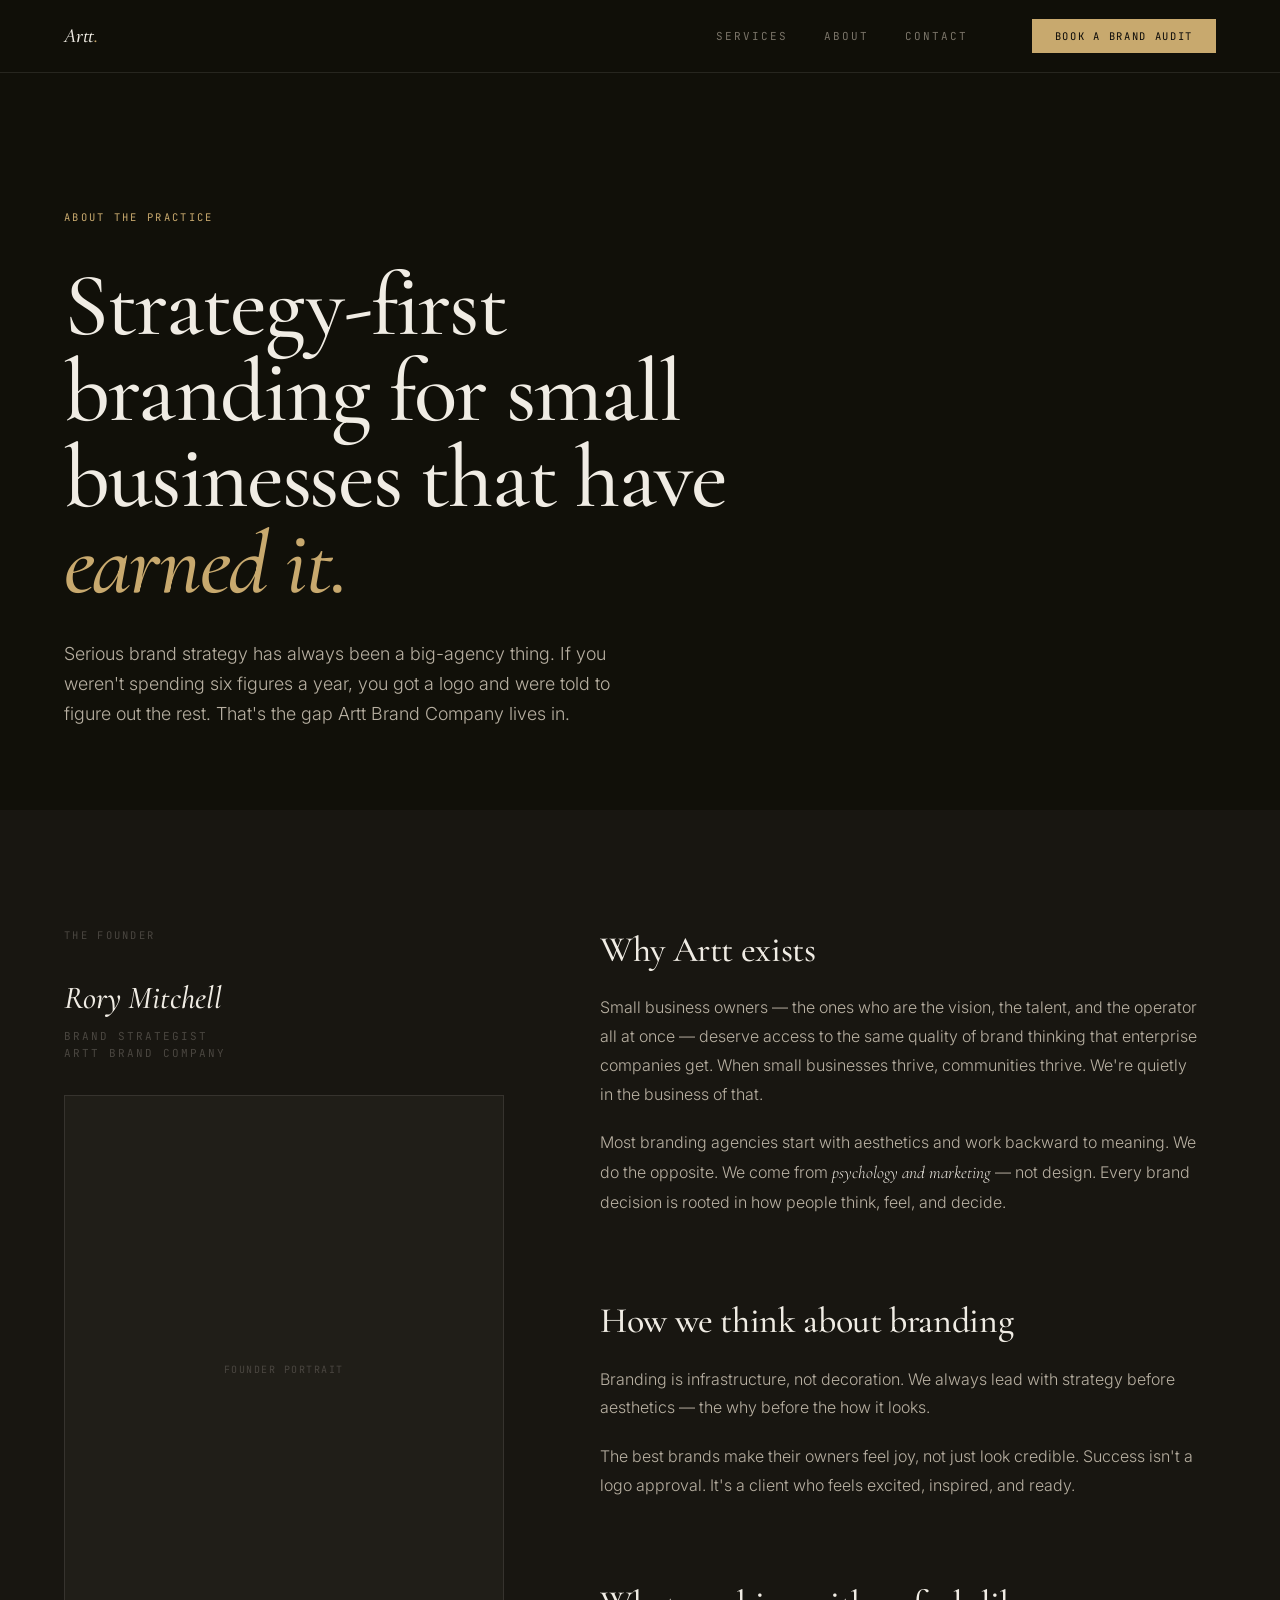
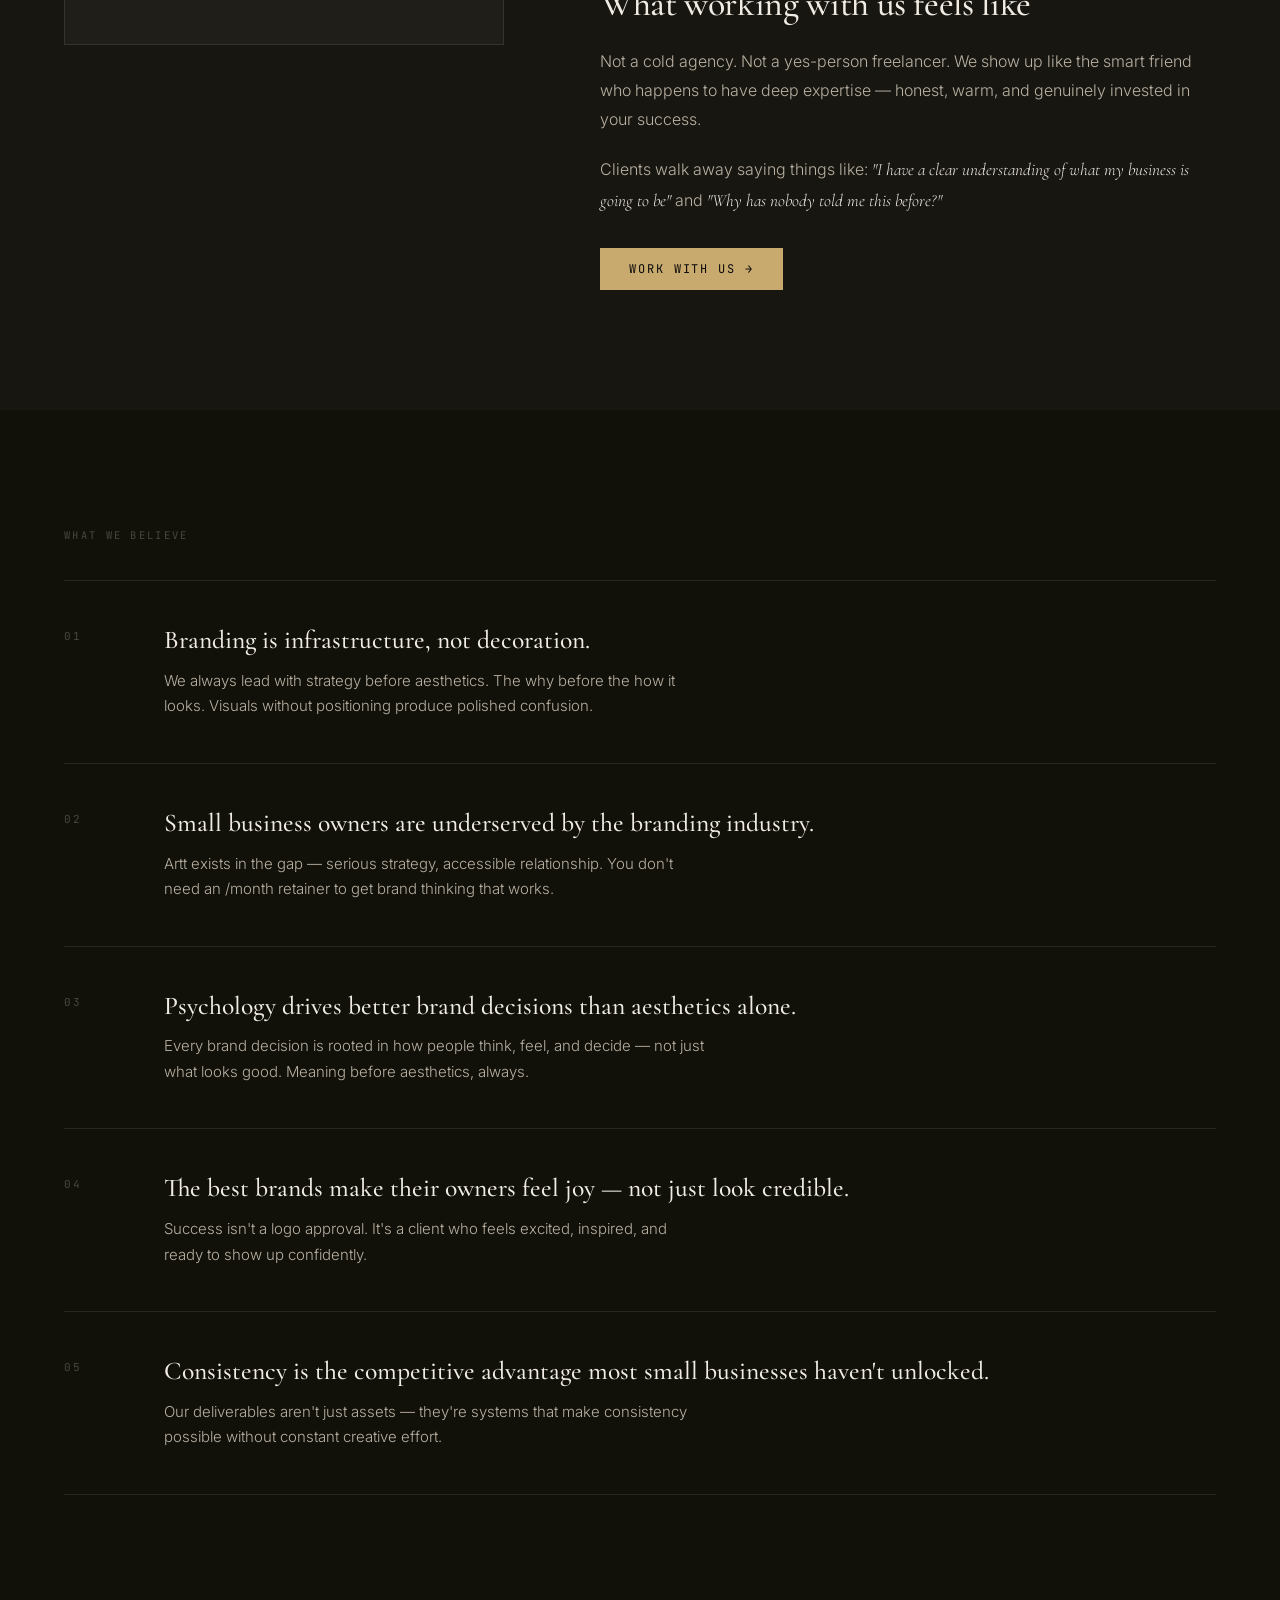
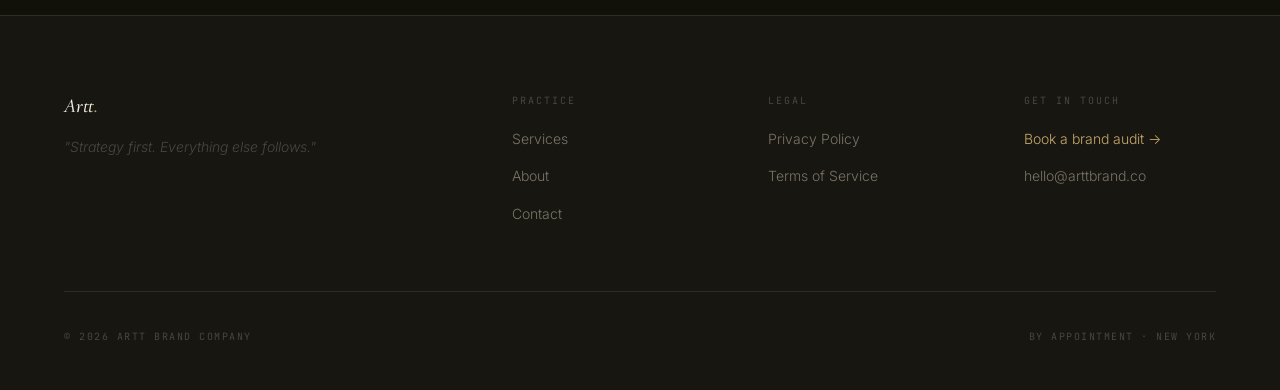
==== about.html @ 92a5b855 "Initial commit: Artt Brand Company website Full static site — dark editorial design system with: - i" ====
﻿<!doctype html><html lang="en"><head>
<meta charset="utf-8"><meta name="viewport" content="width=device-width, initial-scale=1.0">
<title>About — Artt Brand Company</title>
<link rel="stylesheet" href="styles.css">
<style>
.about-hero{padding-top:calc(140px * var(--density));padding-bottom:calc(80px * var(--density))}
.about-hero__hed{font:500 clamp(48px,7vw,96px)/.96 var(--font-display);letter-spacing:-.02em;margin:0 0 32px;max-width:16ch}
.about-hero__hed em{font-style:italic;color:var(--accent)}
.about-body{background:var(--color-surface)}
.about-grid{display:grid;grid-template-columns:1fr 1.4fr;gap:96px;align-items:start}
.about-aside{position:sticky;top:96px}
.about-aside__name{font:500 italic clamp(24px,2.5vw,36px)/1.1 var(--font-display);color:var(--color-paper);margin:0 0 12px}
.about-aside__role{font:400 11px/1.6 var(--font-mono);letter-spacing:.18em;text-transform:uppercase;color:var(--fg-muted)}
.about-portrait{margin-top:32px;aspect-ratio:4/5;background:var(--color-surface-2);border:1px solid var(--color-hairline);display:flex;align-items:center;justify-content:center}
.about-portrait span{font:400 10px/1.4 var(--font-mono);letter-spacing:.15em;text-transform:uppercase;color:var(--fg-muted);text-align:center;padding:16px}
.about-content{display:flex;flex-direction:column;gap:64px}
.about-section h2{font:500 clamp(28px,2.8vw,38px)/1.1 var(--font-display);letter-spacing:-.01em;margin:0 0 24px}
.about-section p{font:300 16px/1.8 var(--font-body);color:var(--color-paper-soft);margin:0 0 20px;max-width:60ch}
.about-section p em{font-family:var(--font-display);font-style:italic;color:var(--color-paper);font-size:1.08em}
.beliefs{background:var(--bg-page)}
.beliefs__list{list-style:none;padding:0;margin:0;border-top:1px solid var(--color-hairline)}
.belief{display:grid;grid-template-columns:60px 1fr;gap:40px;padding:44px 0;border-bottom:1px solid var(--color-hairline)}
.belief__num{font:400 11px/1 var(--font-mono);letter-spacing:.2em;color:var(--fg-muted);padding-top:6px}
.belief__body h3{font:500 clamp(20px,2vw,26px)/1.2 var(--font-display);margin:0 0 12px}
.belief__body p{font:300 15px/1.7 var(--font-body);color:var(--color-paper-soft);margin:0;max-width:60ch}
@media(max-width:880px){.about-grid{grid-template-columns:1fr;gap:48px}.about-aside{position:static}.belief{grid-template-columns:1fr;gap:16px}}
</style>
</head><body>
<header class="site-header"><div class="site-header__inner">
  <a class="site-header__mark" href="index.html">Artt<span class="mark-dot">.</span></a>
  <nav class="site-nav">
    <a href="services.html">Services</a>
    <a href="about.html">About</a>
    <a href="contact.html">Contact</a>
  </nav>
  <a class="btn btn--primary" href="contact.html">Book a brand audit</a>
</div></header>
<main>
<section class="about-hero"><div class="wrap">
  <span class="section-label section-label--accent">About the practice</span>
  <h1 class="about-hero__hed">Strategy-first branding for small businesses that have <em>earned it.</em></h1>
  <p class="t-body">Serious brand strategy has always been a big-agency thing. If you weren't spending six figures a year, you got a logo and were told to figure out the rest. That's the gap Artt Brand Company lives in.</p>
</div></section>
<section class="about-body"><div class="wrap"><div class="about-grid">
  <aside class="about-aside">
    <span class="section-label">The founder</span>
    <p class="about-aside__name">Rory Mitchell</p>
    <p class="about-aside__role">Brand Strategist<br>Artt Brand Company</p>
    <div class="about-portrait"><span>Founder portrait</span></div>
  </aside>
  <div class="about-content">
    <div class="about-section">
      <h2>Why Artt exists</h2>
      <p>Small business owners — the ones who are the vision, the talent, and the operator all at once — deserve access to the same quality of brand thinking that enterprise companies get. When small businesses thrive, communities thrive. We're quietly in the business of that.</p>
      <p>Most branding agencies start with aesthetics and work backward to meaning. We do the opposite. We come from <em>psychology and marketing</em> — not design. Every brand decision is rooted in how people think, feel, and decide.</p>
    </div>
    <div class="about-section">
      <h2>How we think about branding</h2>
      <p>Branding is infrastructure, not decoration. We always lead with strategy before aesthetics — the why before the how it looks.</p>
      <p>The best brands make their owners feel joy, not just look credible. Success isn't a logo approval. It's a client who feels excited, inspired, and ready.</p>
    </div>
    <div class="about-section">
      <h2>What working with us feels like</h2>
      <p>Not a cold agency. Not a yes-person freelancer. We show up like the smart friend who happens to have deep expertise — honest, warm, and genuinely invested in your success.</p>
      <p>Clients walk away saying things like: <em>"I have a clear understanding of what my business is going to be"</em> and <em>"Why has nobody told me this before?"</em></p>
      <div style="margin-top:32px"><a class="btn btn--primary" href="contact.html">Work with us →</a></div>
    </div>
  </div>
</div></div></section>
<section class="beliefs"><div class="wrap">
  <span class="section-label">What we believe</span>
  <ul class="beliefs__list">
    <li class="belief"><span class="belief__num">01</span><div class="belief__body"><h3>Branding is infrastructure, not decoration.</h3><p>We always lead with strategy before aesthetics. The why before the how it looks. Visuals without positioning produce polished confusion.</p></div></li>
    <li class="belief"><span class="belief__num">02</span><div class="belief__body"><h3>Small business owners are underserved by the branding industry.</h3><p>Artt exists in the gap — serious strategy, accessible relationship. You don't need an /month retainer to get brand thinking that works.</p></div></li>
    <li class="belief"><span class="belief__num">03</span><div class="belief__body"><h3>Psychology drives better brand decisions than aesthetics alone.</h3><p>Every brand decision is rooted in how people think, feel, and decide — not just what looks good. Meaning before aesthetics, always.</p></div></li>
    <li class="belief"><span class="belief__num">04</span><div class="belief__body"><h3>The best brands make their owners feel joy — not just look credible.</h3><p>Success isn't a logo approval. It's a client who feels excited, inspired, and ready to show up confidently.</p></div></li>
    <li class="belief"><span class="belief__num">05</span><div class="belief__body"><h3>Consistency is the competitive advantage most small businesses haven't unlocked.</h3><p>Our deliverables aren't just assets — they're systems that make consistency possible without constant creative effort.</p></div></li>
  </ul>
</div></section>
</main>
<footer class="site-footer"><div class="wrap">
  <div class="site-footer__row">
    <div class="site-footer__brand"><span class="site-footer__mark">Artt<span style="color:var(--accent)">.</span></span><p class="site-footer__quote">"Strategy first. Everything else follows."</p></div>
    <div class="footer-col"><h4>Practice</h4><ul><li><a href="services.html">Services</a></li><li><a href="about.html">About</a></li><li><a href="contact.html">Contact</a></li></ul></div>
    <div class="footer-col"><h4>Legal</h4><ul><li><a href="privacy.html">Privacy Policy</a></li><li><a href="terms.html">Terms of Service</a></li></ul></div>
    <div class="footer-col"><h4>Get in touch</h4><ul><li><a class="cta" href="contact.html">Book a brand audit →</a></li><li><a href="mailto:hello@arttbrand.co">hello@arttbrand.co</a></li></ul></div>
  </div>
  <div class="site-footer__meta"><span>© 2026 Artt Brand Company</span><span>By appointment · New York</span></div>
</div></footer>
</body></html>
---- styles.css ----
@import url('https://fonts.googleapis.com/css2?family=Cormorant+Garamond:ital,wght@0,300;0,400;0,500;0,600;1,300;1,400;1,500;1,600&family=Inter:wght@300;400;500&family=JetBrains+Mono:wght@400;500&display=swap');

:root {
  --font-display: "Cormorant Garamond", Georgia, serif;
  --font-body: "Inter", "Helvetica Neue", Arial, sans-serif;
  --font-mono: "JetBrains Mono", "Courier New", monospace;
  --color-ink: #0c0b09;
  --color-paper: #f0ece4;
  --color-paper-soft: #b8b0a2;
  --accent: #c8a96e;
  --accent-dim: #a0844f;
  --bg-page: #111009;
  --color-surface: #181611;
  --color-surface-2: #201e18;
  --fg-primary: #f0ece4;
  --fg-secondary: #7a7468;
  --fg-muted: #4a4640;
  --color-hairline: rgba(240,236,228,0.10);
  --color-hairline-2: rgba(240,236,228,0.06);
  --gutter: clamp(24px, 5vw, 80px);
  --wrap: 1320px;
  --density: 1;
  --t-base: 0.22s;
  --ease: cubic-bezier(0.25, 0.1, 0.25, 1);
}
*, *::before, *::after { box-sizing: border-box; margin: 0; padding: 0; }
html { scroll-behavior: smooth; -webkit-font-smoothing: antialiased; }
body { background: var(--bg-page); color: var(--fg-primary); font: 400 16px/1.6 var(--font-body); min-height: 100vh; }
img, svg { display: block; max-width: 100%; }
a { color: inherit; text-decoration: none; }
ul, ol { list-style: none; }
.wrap { max-width: var(--wrap); margin-inline: auto; padding-inline: var(--gutter); }
section { padding: calc(120px * var(--density)) 0; }
.t-h2 { font: 500 clamp(36px, 4.5vw, 60px)/1.05 var(--font-display); letter-spacing: -0.015em; text-wrap: pretty; }
.t-body { font: 300 clamp(15px, 1.4vw, 18px)/1.7 var(--font-body); color: var(--color-paper-soft); max-width: 52ch; }
em { font-style: italic; }
.section-label { display: block; font: 400 10.5px/1 var(--font-mono); letter-spacing: 0.22em; text-transform: uppercase; color: var(--fg-muted); margin-bottom: 40px; }
.section-label--accent { color: var(--accent); }
.btn { display: inline-flex; align-items: center; gap: 8px; padding: 14px 28px; font: 400 12px/1 var(--font-mono); letter-spacing: 0.16em; text-transform: uppercase; border: 1px solid transparent; transition: all var(--t-base) var(--ease); white-space: nowrap; }
.btn--primary { background: var(--accent); color: var(--color-ink); border-color: var(--accent); }
.btn--primary:hover { background: var(--accent-dim); border-color: var(--accent-dim); }
.btn--ghost { background: transparent; color: var(--fg-primary); border-color: var(--color-hairline); }
.btn--ghost:hover { border-color: var(--fg-secondary); }
.link-ghost { font: 400 12px/1 var(--font-mono); letter-spacing: 0.16em; text-transform: uppercase; color: var(--fg-secondary); border-bottom: 1px solid var(--color-hairline); padding-bottom: 4px; transition: color var(--t-base) var(--ease), border-color var(--t-base) var(--ease); }
.link-ghost:hover { color: var(--accent); border-color: var(--accent); }
.site-header { position: fixed; top: 0; left: 0; right: 0; z-index: 100; border-bottom: 1px solid var(--color-hairline); background: rgba(17,16,9,0.92); backdrop-filter: blur(12px); }
.site-header__inner { max-width: var(--wrap); margin-inline: auto; padding-inline: var(--gutter); height: 72px; display: flex; align-items: center; gap: 40px; }
.site-header__mark { font: 500 italic clamp(18px,1.6vw,22px)/1 var(--font-display); letter-spacing: -0.01em; color: var(--color-paper); flex-shrink: 0; }
.mark-dot { color: var(--accent); }
.site-nav { display: flex; gap: 36px; margin-left: auto; }
.site-nav a { font: 400 11px/1 var(--font-mono); letter-spacing: 0.18em; text-transform: uppercase; color: var(--fg-secondary); transition: color var(--t-base) var(--ease); }
.site-nav a:hover, .site-nav a.active { color: var(--fg-primary); }
.site-nav a.active { color: var(--accent); }
.site-header .btn { margin-left: 24px; padding: 11px 22px; font-size: 10.5px; }
main { padding-top: 72px; }
.site-footer { border-top: 1px solid var(--color-hairline); padding: 80px 0 48px; background: var(--color-surface); }
.site-footer__row { display: grid; grid-template-columns: 2fr 1fr 1fr 1fr; gap: 64px; padding-bottom: 64px; border-bottom: 1px solid var(--color-hairline); margin-bottom: 40px; }
.site-footer__brand { display: flex; flex-direction: column; gap: 20px; }
.site-footer__mark { font: 500 italic 20px/1 var(--font-display); letter-spacing: -0.01em; color: var(--color-paper); }
.site-footer__quote { font: 300 italic 14px/1.5 var(--font-body); color: var(--fg-muted); max-width: 28ch; }
.footer-col h4 { font: 400 10px/1 var(--font-mono); letter-spacing: 0.2em; text-transform: uppercase; color: var(--fg-muted); margin-bottom: 20px; }
.footer-col ul { display: flex; flex-direction: column; gap: 12px; }
.footer-col a { font: 300 14px/1 var(--font-body); color: var(--fg-secondary); transition: color var(--t-base) var(--ease); }
.footer-col a:hover { color: var(--fg-primary); }
.footer-col a.cta { color: var(--accent); }
.site-footer__meta { display: flex; justify-content: space-between; align-items: center; font: 400 10px/1 var(--font-mono); letter-spacing: 0.15em; text-transform: uppercase; color: var(--fg-muted); }
.form-field { display: flex; flex-direction: column; gap: 8px; }
.form-field label { font: 400 10px/1 var(--font-mono); letter-spacing: 0.2em; text-transform: uppercase; color: var(--fg-muted); }
.form-field input, .form-field select, .form-field textarea { background: var(--color-surface-2); border: 1px solid var(--color-hairline); color: var(--fg-primary); font: 300 15px/1 var(--font-body); padding: 14px 18px; outline: none; transition: border-color var(--t-base) var(--ease); width: 100%; -webkit-appearance: none; }
.form-field input:focus, .form-field select:focus, .form-field textarea:focus { border-color: var(--accent); }
.form-field textarea { resize: vertical; min-height: 140px; line-height: 1.6; }
@media (max-width: 1080px) { :root { --density: 0.85; } }
@media (max-width: 768px) { :root { --density: 0.7; } .site-nav { display: none; } .site-header .btn { margin-left: auto; } .site-footer__row { grid-template-columns: 1fr 1fr; gap: 40px; } .site-footer__brand { grid-column: 1 / -1; } }
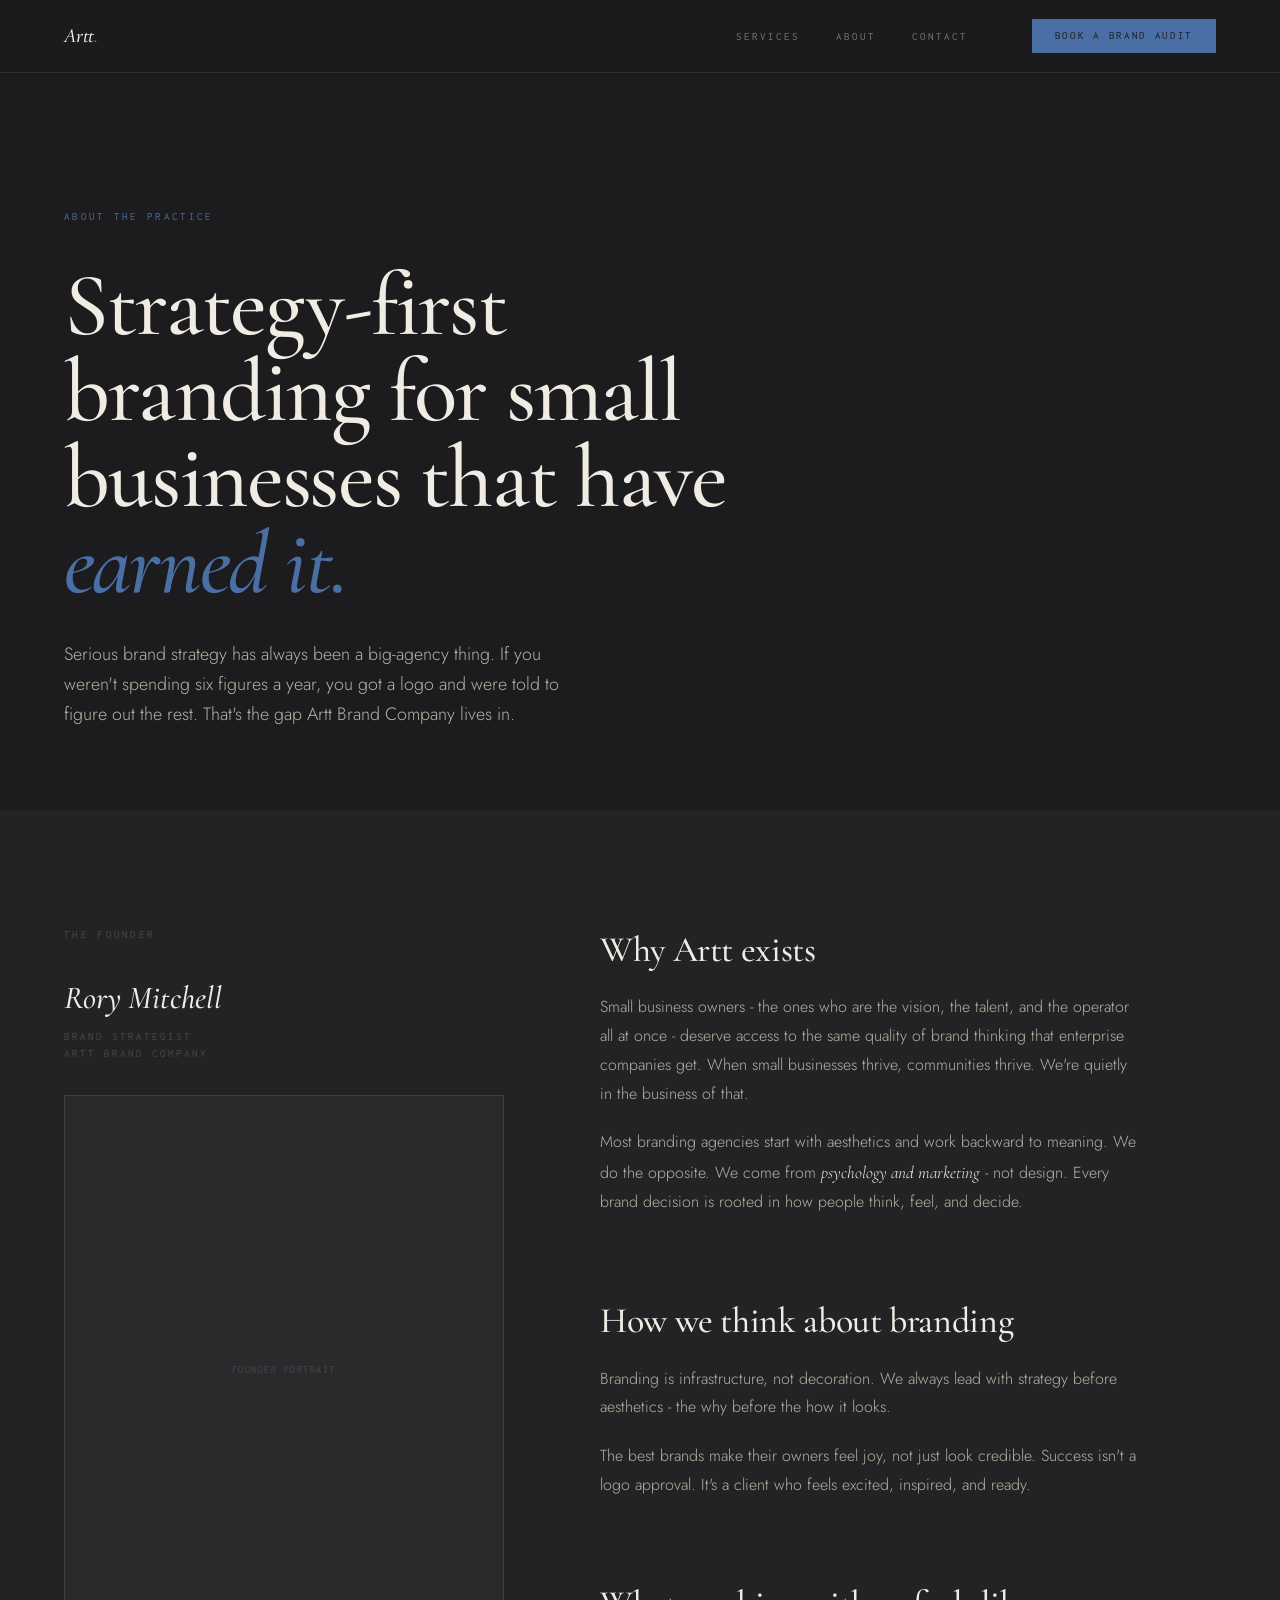
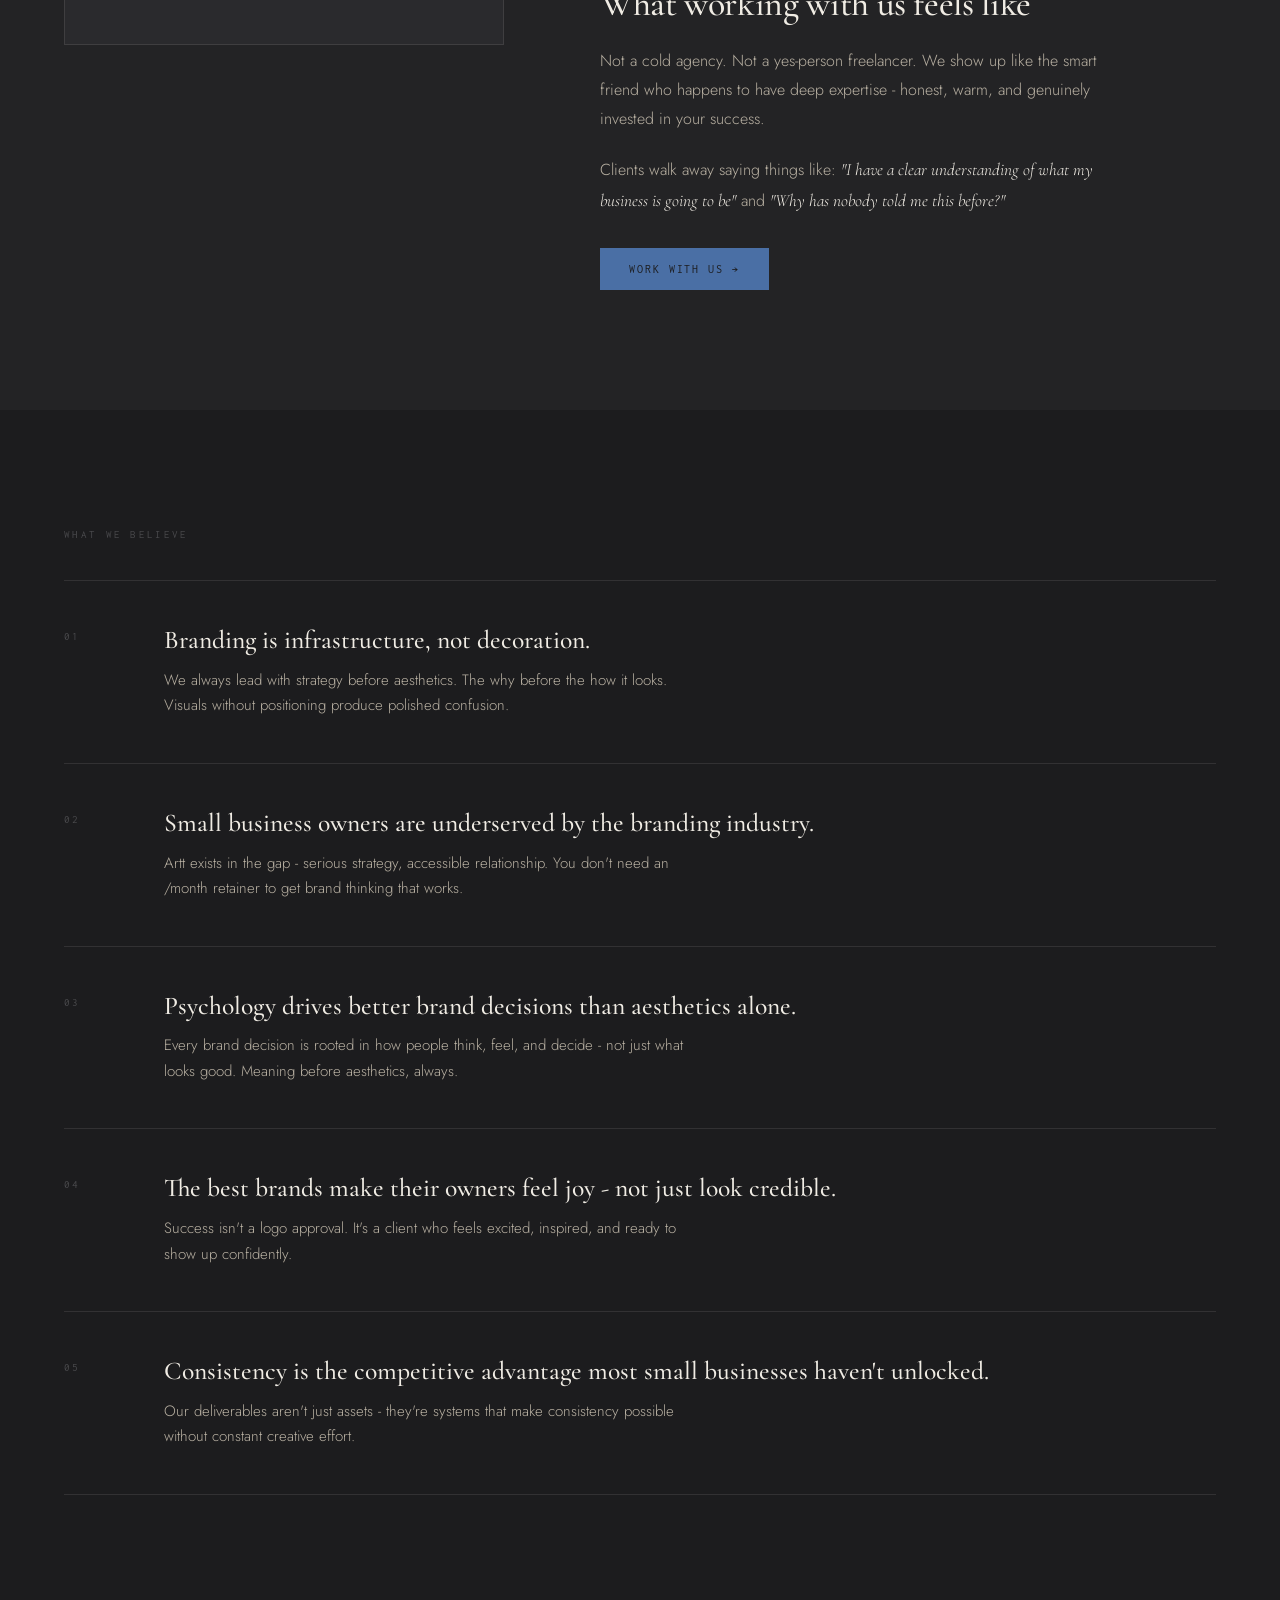
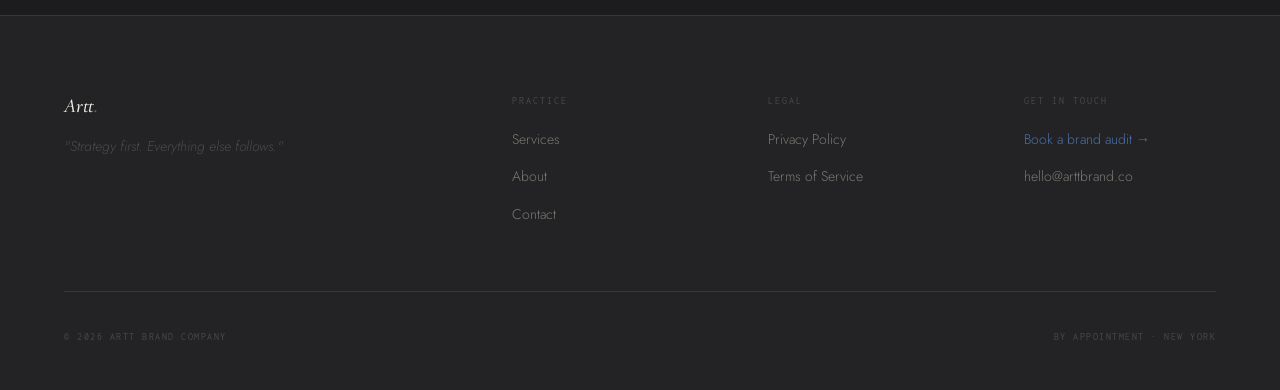
==== commit 26f9e82f: "Align site with brand strategy doc and fix audit issues - Update color palette: gold (#c8a96e) to st" ====
--- a/about.html
+++ b/about.html
@@ -1,6 +1,13 @@
 ﻿<!doctype html><html lang="en"><head>
 <meta charset="utf-8"><meta name="viewport" content="width=device-width, initial-scale=1.0">
-<title>About — Artt Brand Company</title>
+<title>About - Artt Brand Company</title>
+<link rel="icon" href="/favicon.svg" type="image/svg+xml">
+<meta property="og:title" content="About - Artt Brand Company">
+<meta property="og:description" content="Strategy-first branding for small businesses that have earned it. Founded by Rory Mitchell.">
+<meta property="og:type" content="website">
+<meta property="og:url" content="https://arttbrand.co/about.html">
+<meta property="og:image" content="https://arttbrand.co/og-image.png">
+<meta name="twitter:card" content="summary_large_image">
 <link rel="stylesheet" href="styles.css">
 <style>
 .about-hero{padding-top:calc(140px * var(--density));padding-bottom:calc(80px * var(--density))}
@@ -33,6 +40,7 @@
     <a href="about.html">About</a>
     <a href="contact.html">Contact</a>
   </nav>
+  <button class="nav-toggle" aria-label="Menu" aria-expanded="false"><span></span><span></span><span></span></button>
   <a class="btn btn--primary" href="contact.html">Book a brand audit</a>
 </div></header>
 <main>
@@ -51,17 +59,17 @@
   <div class="about-content">
     <div class="about-section">
       <h2>Why Artt exists</h2>
-      <p>Small business owners — the ones who are the vision, the talent, and the operator all at once — deserve access to the same quality of brand thinking that enterprise companies get. When small businesses thrive, communities thrive. We're quietly in the business of that.</p>
-      <p>Most branding agencies start with aesthetics and work backward to meaning. We do the opposite. We come from <em>psychology and marketing</em> — not design. Every brand decision is rooted in how people think, feel, and decide.</p>
+      <p>Small business owners - the ones who are the vision, the talent, and the operator all at once - deserve access to the same quality of brand thinking that enterprise companies get. When small businesses thrive, communities thrive. We're quietly in the business of that.</p>
+      <p>Most branding agencies start with aesthetics and work backward to meaning. We do the opposite. We come from <em>psychology and marketing</em> - not design. Every brand decision is rooted in how people think, feel, and decide.</p>
     </div>
     <div class="about-section">
       <h2>How we think about branding</h2>
-      <p>Branding is infrastructure, not decoration. We always lead with strategy before aesthetics — the why before the how it looks.</p>
+      <p>Branding is infrastructure, not decoration. We always lead with strategy before aesthetics - the why before the how it looks.</p>
       <p>The best brands make their owners feel joy, not just look credible. Success isn't a logo approval. It's a client who feels excited, inspired, and ready.</p>
     </div>
     <div class="about-section">
       <h2>What working with us feels like</h2>
-      <p>Not a cold agency. Not a yes-person freelancer. We show up like the smart friend who happens to have deep expertise — honest, warm, and genuinely invested in your success.</p>
+      <p>Not a cold agency. Not a yes-person freelancer. We show up like the smart friend who happens to have deep expertise - honest, warm, and genuinely invested in your success.</p>
       <p>Clients walk away saying things like: <em>"I have a clear understanding of what my business is going to be"</em> and <em>"Why has nobody told me this before?"</em></p>
       <div style="margin-top:32px"><a class="btn btn--primary" href="contact.html">Work with us →</a></div>
     </div>
@@ -71,10 +79,10 @@
   <span class="section-label">What we believe</span>
   <ul class="beliefs__list">
     <li class="belief"><span class="belief__num">01</span><div class="belief__body"><h3>Branding is infrastructure, not decoration.</h3><p>We always lead with strategy before aesthetics. The why before the how it looks. Visuals without positioning produce polished confusion.</p></div></li>
-    <li class="belief"><span class="belief__num">02</span><div class="belief__body"><h3>Small business owners are underserved by the branding industry.</h3><p>Artt exists in the gap — serious strategy, accessible relationship. You don't need an /month retainer to get brand thinking that works.</p></div></li>
-    <li class="belief"><span class="belief__num">03</span><div class="belief__body"><h3>Psychology drives better brand decisions than aesthetics alone.</h3><p>Every brand decision is rooted in how people think, feel, and decide — not just what looks good. Meaning before aesthetics, always.</p></div></li>
-    <li class="belief"><span class="belief__num">04</span><div class="belief__body"><h3>The best brands make their owners feel joy — not just look credible.</h3><p>Success isn't a logo approval. It's a client who feels excited, inspired, and ready to show up confidently.</p></div></li>
-    <li class="belief"><span class="belief__num">05</span><div class="belief__body"><h3>Consistency is the competitive advantage most small businesses haven't unlocked.</h3><p>Our deliverables aren't just assets — they're systems that make consistency possible without constant creative effort.</p></div></li>
+    <li class="belief"><span class="belief__num">02</span><div class="belief__body"><h3>Small business owners are underserved by the branding industry.</h3><p>Artt exists in the gap - serious strategy, accessible relationship. You don't need an /month retainer to get brand thinking that works.</p></div></li>
+    <li class="belief"><span class="belief__num">03</span><div class="belief__body"><h3>Psychology drives better brand decisions than aesthetics alone.</h3><p>Every brand decision is rooted in how people think, feel, and decide - not just what looks good. Meaning before aesthetics, always.</p></div></li>
+    <li class="belief"><span class="belief__num">04</span><div class="belief__body"><h3>The best brands make their owners feel joy - not just look credible.</h3><p>Success isn't a logo approval. It's a client who feels excited, inspired, and ready to show up confidently.</p></div></li>
+    <li class="belief"><span class="belief__num">05</span><div class="belief__body"><h3>Consistency is the competitive advantage most small businesses haven't unlocked.</h3><p>Our deliverables aren't just assets - they're systems that make consistency possible without constant creative effort.</p></div></li>
   </ul>
 </div></section>
 </main>
@@ -85,6 +93,7 @@
     <div class="footer-col"><h4>Legal</h4><ul><li><a href="privacy.html">Privacy Policy</a></li><li><a href="terms.html">Terms of Service</a></li></ul></div>
     <div class="footer-col"><h4>Get in touch</h4><ul><li><a class="cta" href="contact.html">Book a brand audit →</a></li><li><a href="mailto:hello@arttbrand.co">hello@arttbrand.co</a></li></ul></div>
   </div>
-  <div class="site-footer__meta"><span>© 2026 Artt Brand Company</span><span>By appointment · New York</span></div>
+  <div class="site-footer__meta"><span>&copy; <script>document.write(new Date().getFullYear())</script> Artt Brand Company</span><span>By appointment &middot; New York</span></div>
 </div></footer>
+<script>document.querySelector('.nav-toggle').addEventListener('click',function(){const n=document.querySelector('.site-nav');const open=this.getAttribute('aria-expanded')==='true';this.setAttribute('aria-expanded',!open);n.classList.toggle('is-open')});</script>
 </body></html>
--- a/styles.css
+++ b/styles.css
@@ -1,20 +1,20 @@
-@import url('https://fonts.googleapis.com/css2?family=Cormorant+Garamond:ital,wght@0,300;0,400;0,500;0,600;1,300;1,400;1,500;1,600&family=Inter:wght@300;400;500&family=JetBrains+Mono:wght@400;500&display=swap');
+@import url('https://fonts.googleapis.com/css2?family=Cormorant+Garamond:ital,wght@0,300;0,400;0,500;0,600;1,300;1,400;1,500;1,600&family=Jost:wght@300;400;500&family=Inconsolata:wght@400;500&display=swap');
 
 :root {
   --font-display: "Cormorant Garamond", Georgia, serif;
-  --font-body: "Inter", "Helvetica Neue", Arial, sans-serif;
-  --font-mono: "JetBrains Mono", "Courier New", monospace;
-  --color-ink: #0c0b09;
+  --font-body: "Jost", "Helvetica Neue", Arial, sans-serif;
+  --font-mono: "Inconsolata", "Courier New", monospace;
+  --color-ink: #1C1C1E;
   --color-paper: #f0ece4;
   --color-paper-soft: #b8b0a2;
-  --accent: #c8a96e;
-  --accent-dim: #a0844f;
-  --bg-page: #111009;
-  --color-surface: #181611;
-  --color-surface-2: #201e18;
+  --accent: #4A6FA5;
+  --accent-dim: #3a5a8a;
+  --bg-page: #1C1C1E;
+  --color-surface: #232325;
+  --color-surface-2: #2a2a2d;
   --fg-primary: #f0ece4;
-  --fg-secondary: #7a7468;
-  --fg-muted: #4a4640;
+  --fg-secondary: #7a7872;
+  --fg-muted: #4a4a4d;
   --color-hairline: rgba(240,236,228,0.10);
   --color-hairline-2: rgba(240,236,228,0.06);
   --gutter: clamp(24px, 5vw, 80px);
@@ -43,7 +43,7 @@
 .btn--ghost:hover { border-color: var(--fg-secondary); }
 .link-ghost { font: 400 12px/1 var(--font-mono); letter-spacing: 0.16em; text-transform: uppercase; color: var(--fg-secondary); border-bottom: 1px solid var(--color-hairline); padding-bottom: 4px; transition: color var(--t-base) var(--ease), border-color var(--t-base) var(--ease); }
 .link-ghost:hover { color: var(--accent); border-color: var(--accent); }
-.site-header { position: fixed; top: 0; left: 0; right: 0; z-index: 100; border-bottom: 1px solid var(--color-hairline); background: rgba(17,16,9,0.92); backdrop-filter: blur(12px); }
+.site-header { position: fixed; top: 0; left: 0; right: 0; z-index: 100; border-bottom: 1px solid var(--color-hairline); background: rgba(28,28,30,0.92); backdrop-filter: blur(12px); }
 .site-header__inner { max-width: var(--wrap); margin-inline: auto; padding-inline: var(--gutter); height: 72px; display: flex; align-items: center; gap: 40px; }
 .site-header__mark { font: 500 italic clamp(18px,1.6vw,22px)/1 var(--font-display); letter-spacing: -0.01em; color: var(--color-paper); flex-shrink: 0; }
 .mark-dot { color: var(--accent); }
@@ -70,4 +70,19 @@
 .form-field input:focus, .form-field select:focus, .form-field textarea:focus { border-color: var(--accent); }
 .form-field textarea { resize: vertical; min-height: 140px; line-height: 1.6; }
 @media (max-width: 1080px) { :root { --density: 0.85; } }
-@media (max-width: 768px) { :root { --density: 0.7; } .site-nav { display: none; } .site-header .btn { margin-left: auto; } .site-footer__row { grid-template-columns: 1fr 1fr; gap: 40px; } .site-footer__brand { grid-column: 1 / -1; } }
+/* Mobile nav toggle */
+.nav-toggle { display: none; flex-direction: column; gap: 5px; background: none; border: none; cursor: pointer; padding: 8px; margin-left: auto; }
+.nav-toggle span { display: block; width: 22px; height: 2px; background: var(--fg-primary); transition: all 0.3s var(--ease); }
+.nav-toggle[aria-expanded="true"] span:nth-child(1) { transform: rotate(45deg) translate(5px, 5px); }
+.nav-toggle[aria-expanded="true"] span:nth-child(2) { opacity: 0; }
+.nav-toggle[aria-expanded="true"] span:nth-child(3) { transform: rotate(-45deg) translate(5px, -5px); }
+@media (max-width: 768px) {
+  :root { --density: 0.7; }
+  .nav-toggle { display: flex; }
+  .site-nav { display: none; position: absolute; top: 72px; left: 0; right: 0; flex-direction: column; gap: 0; background: rgba(28,28,30,0.97); backdrop-filter: blur(12px); border-bottom: 1px solid var(--color-hairline); padding: 16px var(--gutter); margin-left: 0; }
+  .site-nav.is-open { display: flex; }
+  .site-nav a { padding: 14px 0; border-bottom: 1px solid var(--color-hairline); }
+  .site-header .btn { margin-left: 0; margin-left: 24px; padding: 11px 22px; font-size: 10.5px; }
+  .site-footer__row { grid-template-columns: 1fr 1fr; gap: 40px; }
+  .site-footer__brand { grid-column: 1 / -1; }
+}
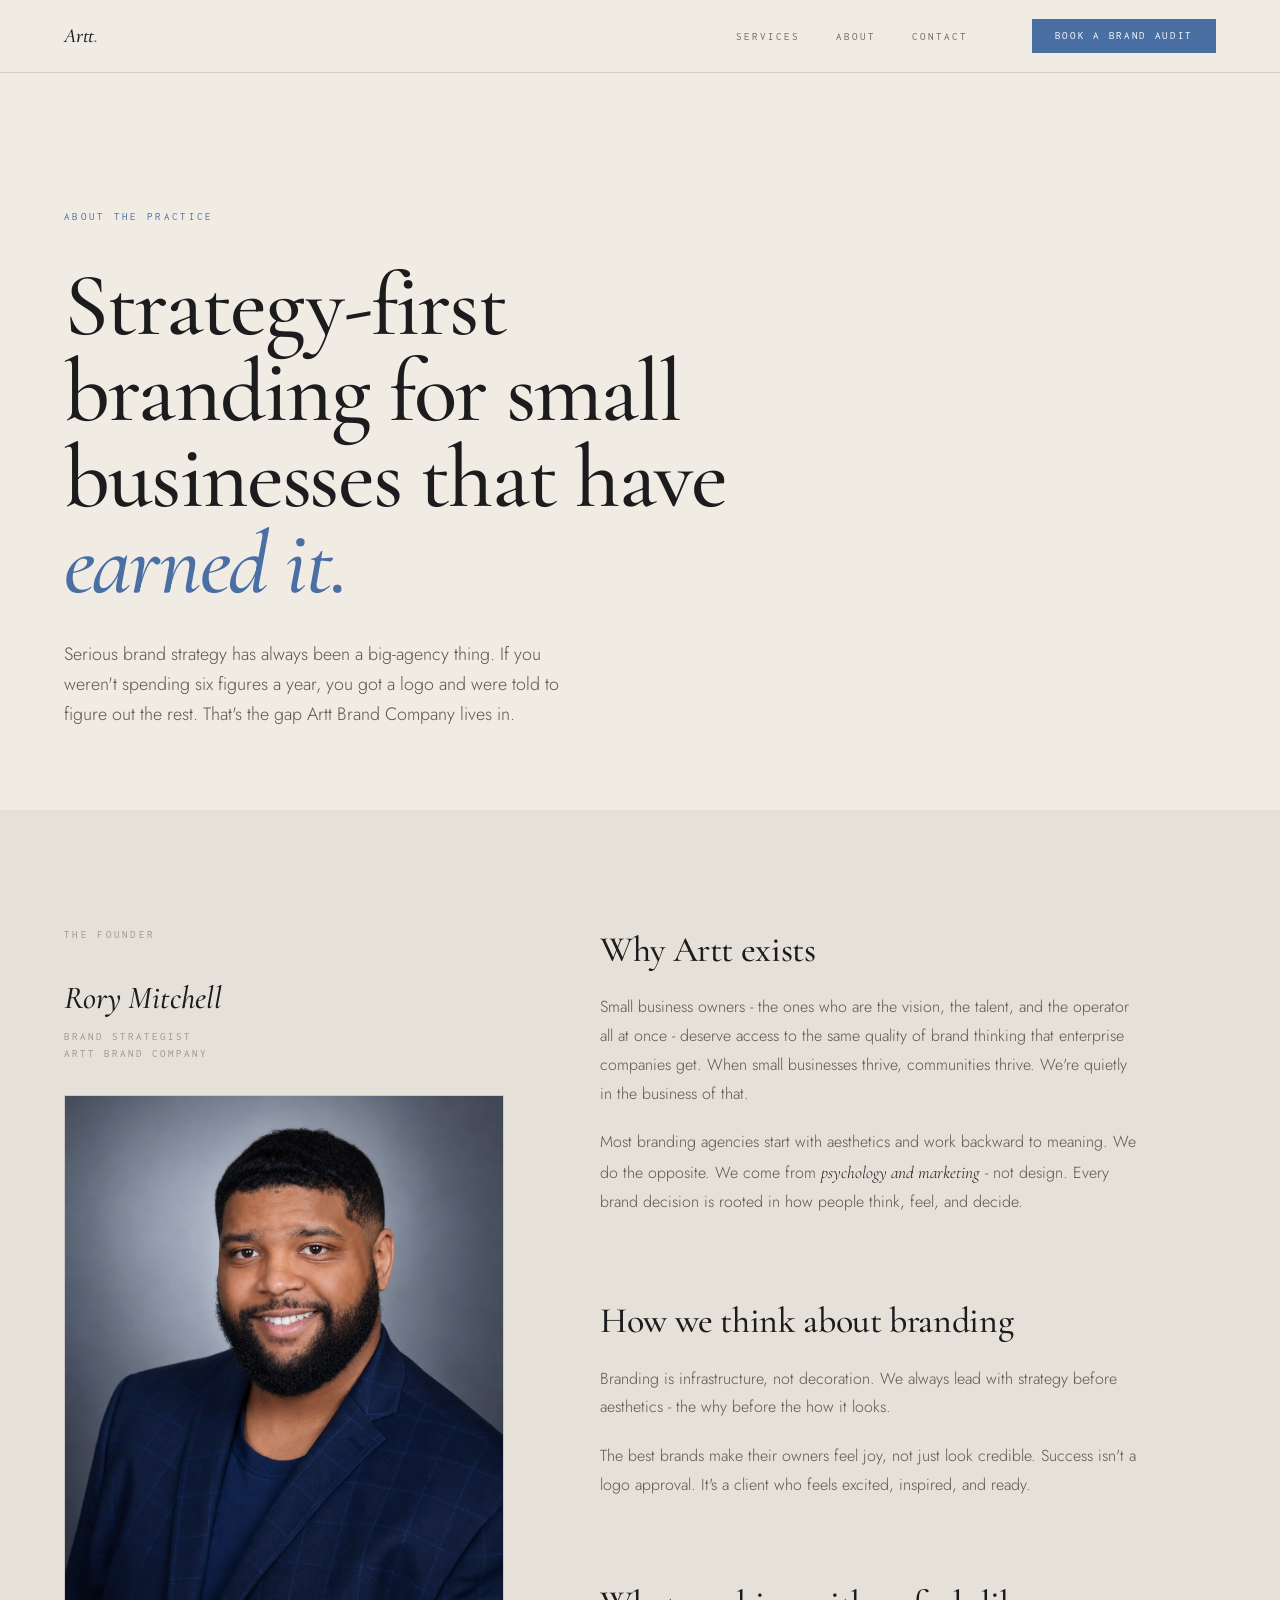
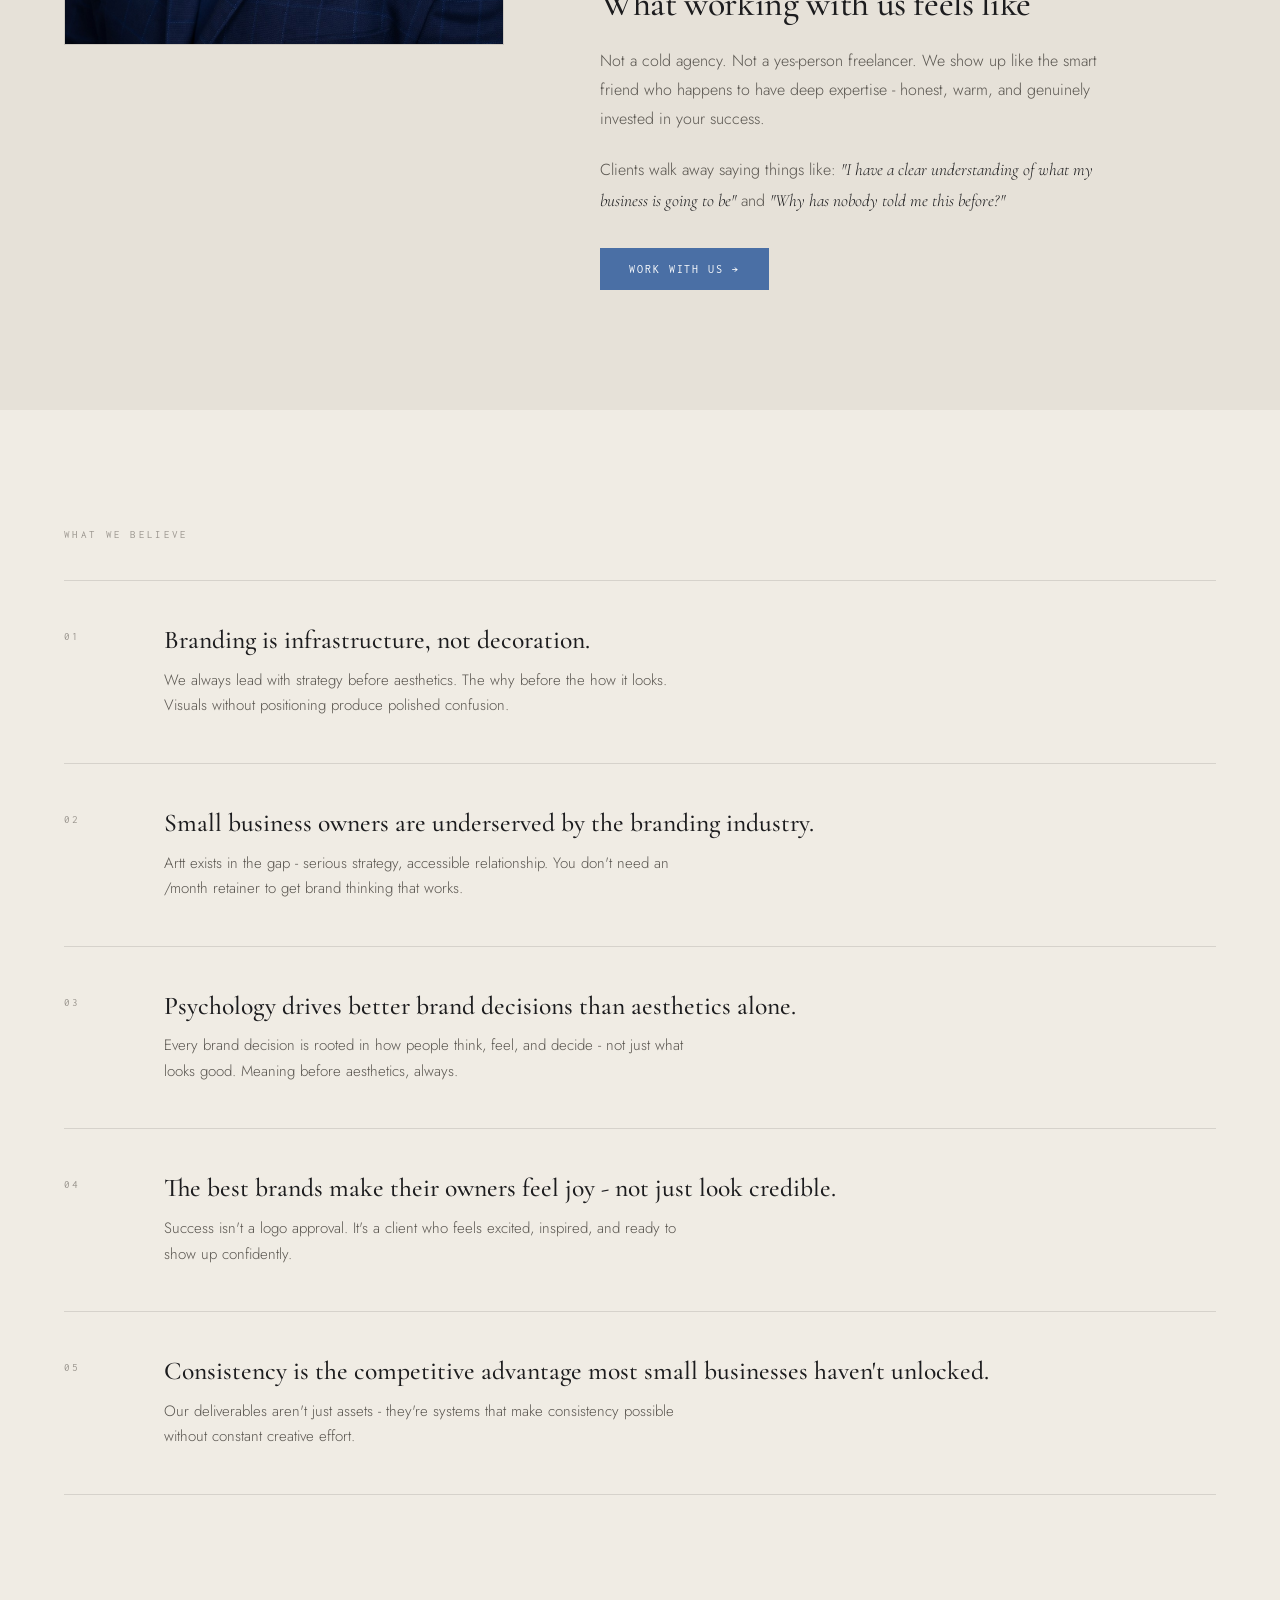
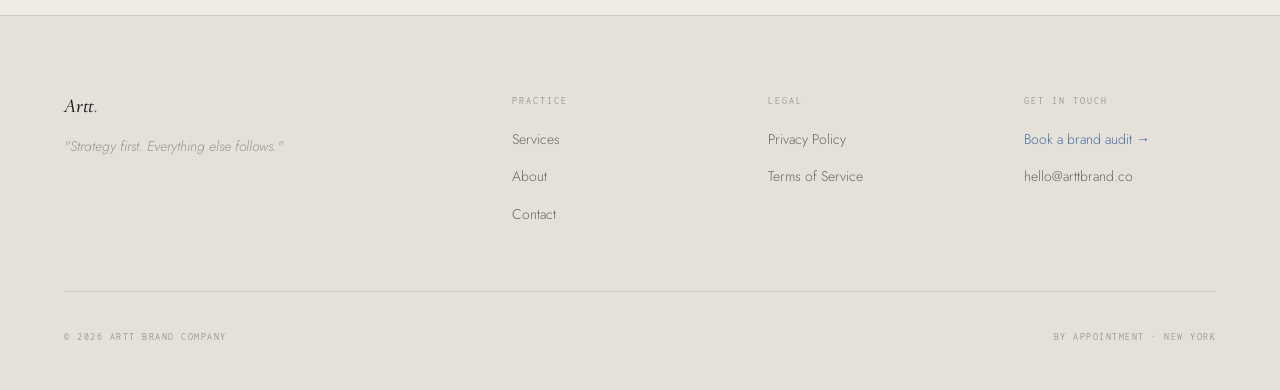
==== commit 96c77fb0: "Add founder portrait to about page Replace grey placeholder with Rory Mitchell headshot. Image uses " ====
--- a/about.html
+++ b/about.html
@@ -18,8 +18,8 @@
 .about-aside{position:sticky;top:96px}
 .about-aside__name{font:500 italic clamp(24px,2.5vw,36px)/1.1 var(--font-display);color:var(--color-paper);margin:0 0 12px}
 .about-aside__role{font:400 11px/1.6 var(--font-mono);letter-spacing:.18em;text-transform:uppercase;color:var(--fg-muted)}
-.about-portrait{margin-top:32px;aspect-ratio:4/5;background:var(--color-surface-2);border:1px solid var(--color-hairline);display:flex;align-items:center;justify-content:center}
-.about-portrait span{font:400 10px/1.4 var(--font-mono);letter-spacing:.15em;text-transform:uppercase;color:var(--fg-muted);text-align:center;padding:16px}
+.about-portrait{margin-top:32px;aspect-ratio:4/5;overflow:hidden;border:1px solid var(--color-hairline)}
+.about-portrait img{width:100%;height:100%;object-fit:cover;object-position:center top}
 .about-content{display:flex;flex-direction:column;gap:64px}
 .about-section h2{font:500 clamp(28px,2.8vw,38px)/1.1 var(--font-display);letter-spacing:-.01em;margin:0 0 24px}
 .about-section p{font:300 16px/1.8 var(--font-body);color:var(--color-paper-soft);margin:0 0 20px;max-width:60ch}
@@ -54,7 +54,7 @@
     <span class="section-label">The founder</span>
     <p class="about-aside__name">Rory Mitchell</p>
     <p class="about-aside__role">Brand Strategist<br>Artt Brand Company</p>
-    <div class="about-portrait"><span>Founder portrait</span></div>
+    <div class="about-portrait"><img src="rory-mitchell.jpg" alt="Rory Mitchell, founder of Artt Brand Company" loading="lazy"></div>
   </aside>
   <div class="about-content">
     <div class="about-section">
--- a/styles.css
+++ b/styles.css
@@ -4,19 +4,19 @@
   --font-display: "Cormorant Garamond", Georgia, serif;
   --font-body: "Jost", "Helvetica Neue", Arial, sans-serif;
   --font-mono: "Inconsolata", "Courier New", monospace;
-  --color-ink: #1C1C1E;
-  --color-paper: #f0ece4;
-  --color-paper-soft: #b8b0a2;
+  --color-ink: #f0ece4;
+  --color-paper: #1C1C1E;
+  --color-paper-soft: #5a5650;
   --accent: #4A6FA5;
   --accent-dim: #3a5a8a;
-  --bg-page: #1C1C1E;
-  --color-surface: #232325;
-  --color-surface-2: #2a2a2d;
-  --fg-primary: #f0ece4;
-  --fg-secondary: #7a7872;
-  --fg-muted: #4a4a4d;
-  --color-hairline: rgba(240,236,228,0.10);
-  --color-hairline-2: rgba(240,236,228,0.06);
+  --bg-page: #f0ece4;
+  --color-surface: #e6e1d8;
+  --color-surface-2: #ddd8ce;
+  --fg-primary: #1C1C1E;
+  --fg-secondary: #6a6560;
+  --fg-muted: #9a958e;
+  --color-hairline: rgba(28,28,30,0.12);
+  --color-hairline-2: rgba(28,28,30,0.06);
   --gutter: clamp(24px, 5vw, 80px);
   --wrap: 1320px;
   --density: 1;
@@ -37,15 +37,15 @@
 .section-label { display: block; font: 400 10.5px/1 var(--font-mono); letter-spacing: 0.22em; text-transform: uppercase; color: var(--fg-muted); margin-bottom: 40px; }
 .section-label--accent { color: var(--accent); }
 .btn { display: inline-flex; align-items: center; gap: 8px; padding: 14px 28px; font: 400 12px/1 var(--font-mono); letter-spacing: 0.16em; text-transform: uppercase; border: 1px solid transparent; transition: all var(--t-base) var(--ease); white-space: nowrap; }
-.btn--primary { background: var(--accent); color: var(--color-ink); border-color: var(--accent); }
+.btn--primary { background: var(--accent); color: #fff; border-color: var(--accent); }
 .btn--primary:hover { background: var(--accent-dim); border-color: var(--accent-dim); }
 .btn--ghost { background: transparent; color: var(--fg-primary); border-color: var(--color-hairline); }
 .btn--ghost:hover { border-color: var(--fg-secondary); }
 .link-ghost { font: 400 12px/1 var(--font-mono); letter-spacing: 0.16em; text-transform: uppercase; color: var(--fg-secondary); border-bottom: 1px solid var(--color-hairline); padding-bottom: 4px; transition: color var(--t-base) var(--ease), border-color var(--t-base) var(--ease); }
 .link-ghost:hover { color: var(--accent); border-color: var(--accent); }
-.site-header { position: fixed; top: 0; left: 0; right: 0; z-index: 100; border-bottom: 1px solid var(--color-hairline); background: rgba(28,28,30,0.92); backdrop-filter: blur(12px); }
+.site-header { position: fixed; top: 0; left: 0; right: 0; z-index: 100; border-bottom: 1px solid var(--color-hairline); background: rgba(240,236,228,0.92); backdrop-filter: blur(12px); }
 .site-header__inner { max-width: var(--wrap); margin-inline: auto; padding-inline: var(--gutter); height: 72px; display: flex; align-items: center; gap: 40px; }
-.site-header__mark { font: 500 italic clamp(18px,1.6vw,22px)/1 var(--font-display); letter-spacing: -0.01em; color: var(--color-paper); flex-shrink: 0; }
+.site-header__mark { font: 500 italic clamp(18px,1.6vw,22px)/1 var(--font-display); letter-spacing: -0.01em; color: var(--fg-primary); flex-shrink: 0; }
 .mark-dot { color: var(--accent); }
 .site-nav { display: flex; gap: 36px; margin-left: auto; }
 .site-nav a { font: 400 11px/1 var(--font-mono); letter-spacing: 0.18em; text-transform: uppercase; color: var(--fg-secondary); transition: color var(--t-base) var(--ease); }
@@ -56,7 +56,7 @@
 .site-footer { border-top: 1px solid var(--color-hairline); padding: 80px 0 48px; background: var(--color-surface); }
 .site-footer__row { display: grid; grid-template-columns: 2fr 1fr 1fr 1fr; gap: 64px; padding-bottom: 64px; border-bottom: 1px solid var(--color-hairline); margin-bottom: 40px; }
 .site-footer__brand { display: flex; flex-direction: column; gap: 20px; }
-.site-footer__mark { font: 500 italic 20px/1 var(--font-display); letter-spacing: -0.01em; color: var(--color-paper); }
+.site-footer__mark { font: 500 italic 20px/1 var(--font-display); letter-spacing: -0.01em; color: var(--fg-primary); }
 .site-footer__quote { font: 300 italic 14px/1.5 var(--font-body); color: var(--fg-muted); max-width: 28ch; }
 .footer-col h4 { font: 400 10px/1 var(--font-mono); letter-spacing: 0.2em; text-transform: uppercase; color: var(--fg-muted); margin-bottom: 20px; }
 .footer-col ul { display: flex; flex-direction: column; gap: 12px; }
@@ -79,7 +79,7 @@
 @media (max-width: 768px) {
   :root { --density: 0.7; }
   .nav-toggle { display: flex; }
-  .site-nav { display: none; position: absolute; top: 72px; left: 0; right: 0; flex-direction: column; gap: 0; background: rgba(28,28,30,0.97); backdrop-filter: blur(12px); border-bottom: 1px solid var(--color-hairline); padding: 16px var(--gutter); margin-left: 0; }
+  .site-nav { display: none; position: absolute; top: 72px; left: 0; right: 0; flex-direction: column; gap: 0; background: rgba(240,236,228,0.97); backdrop-filter: blur(12px); border-bottom: 1px solid var(--color-hairline); padding: 16px var(--gutter); margin-left: 0; }
   .site-nav.is-open { display: flex; }
   .site-nav a { padding: 14px 0; border-bottom: 1px solid var(--color-hairline); }
   .site-header .btn { margin-left: 0; margin-left: 24px; padding: 11px 22px; font-size: 10.5px; }
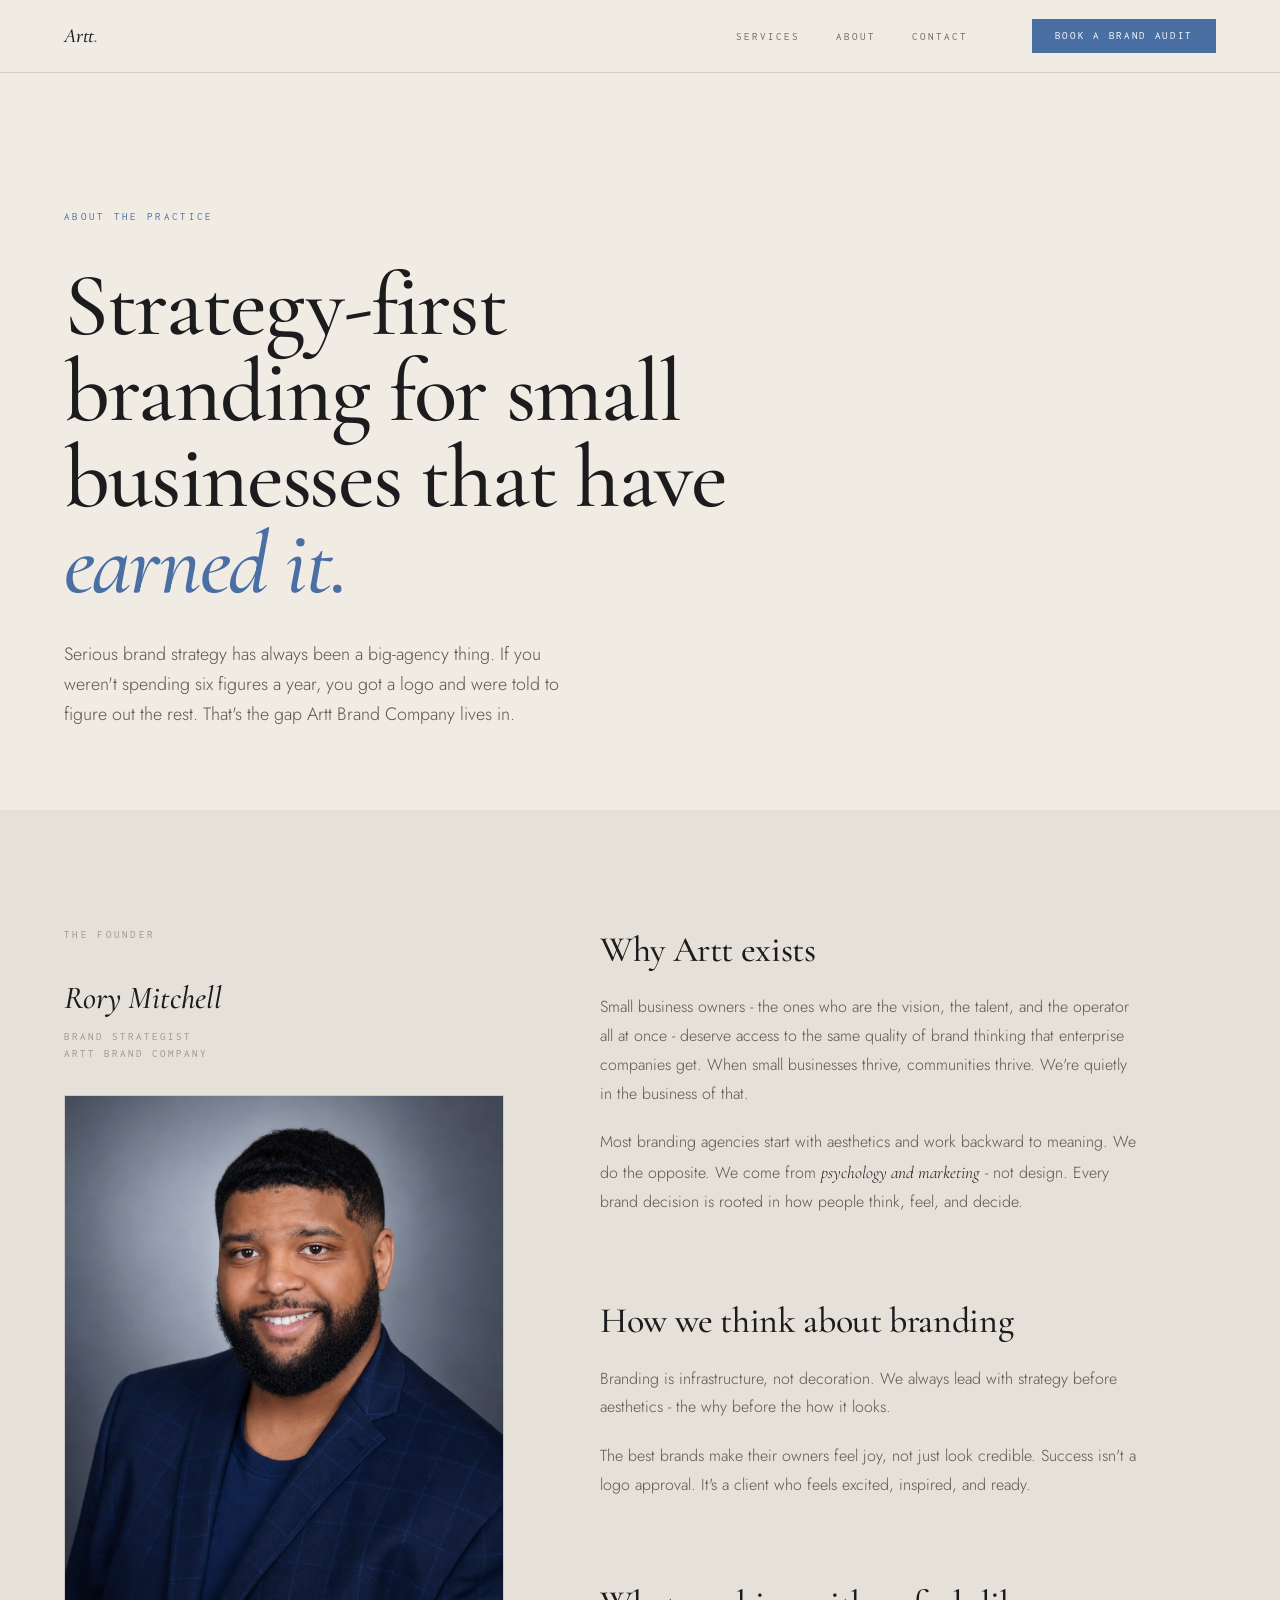
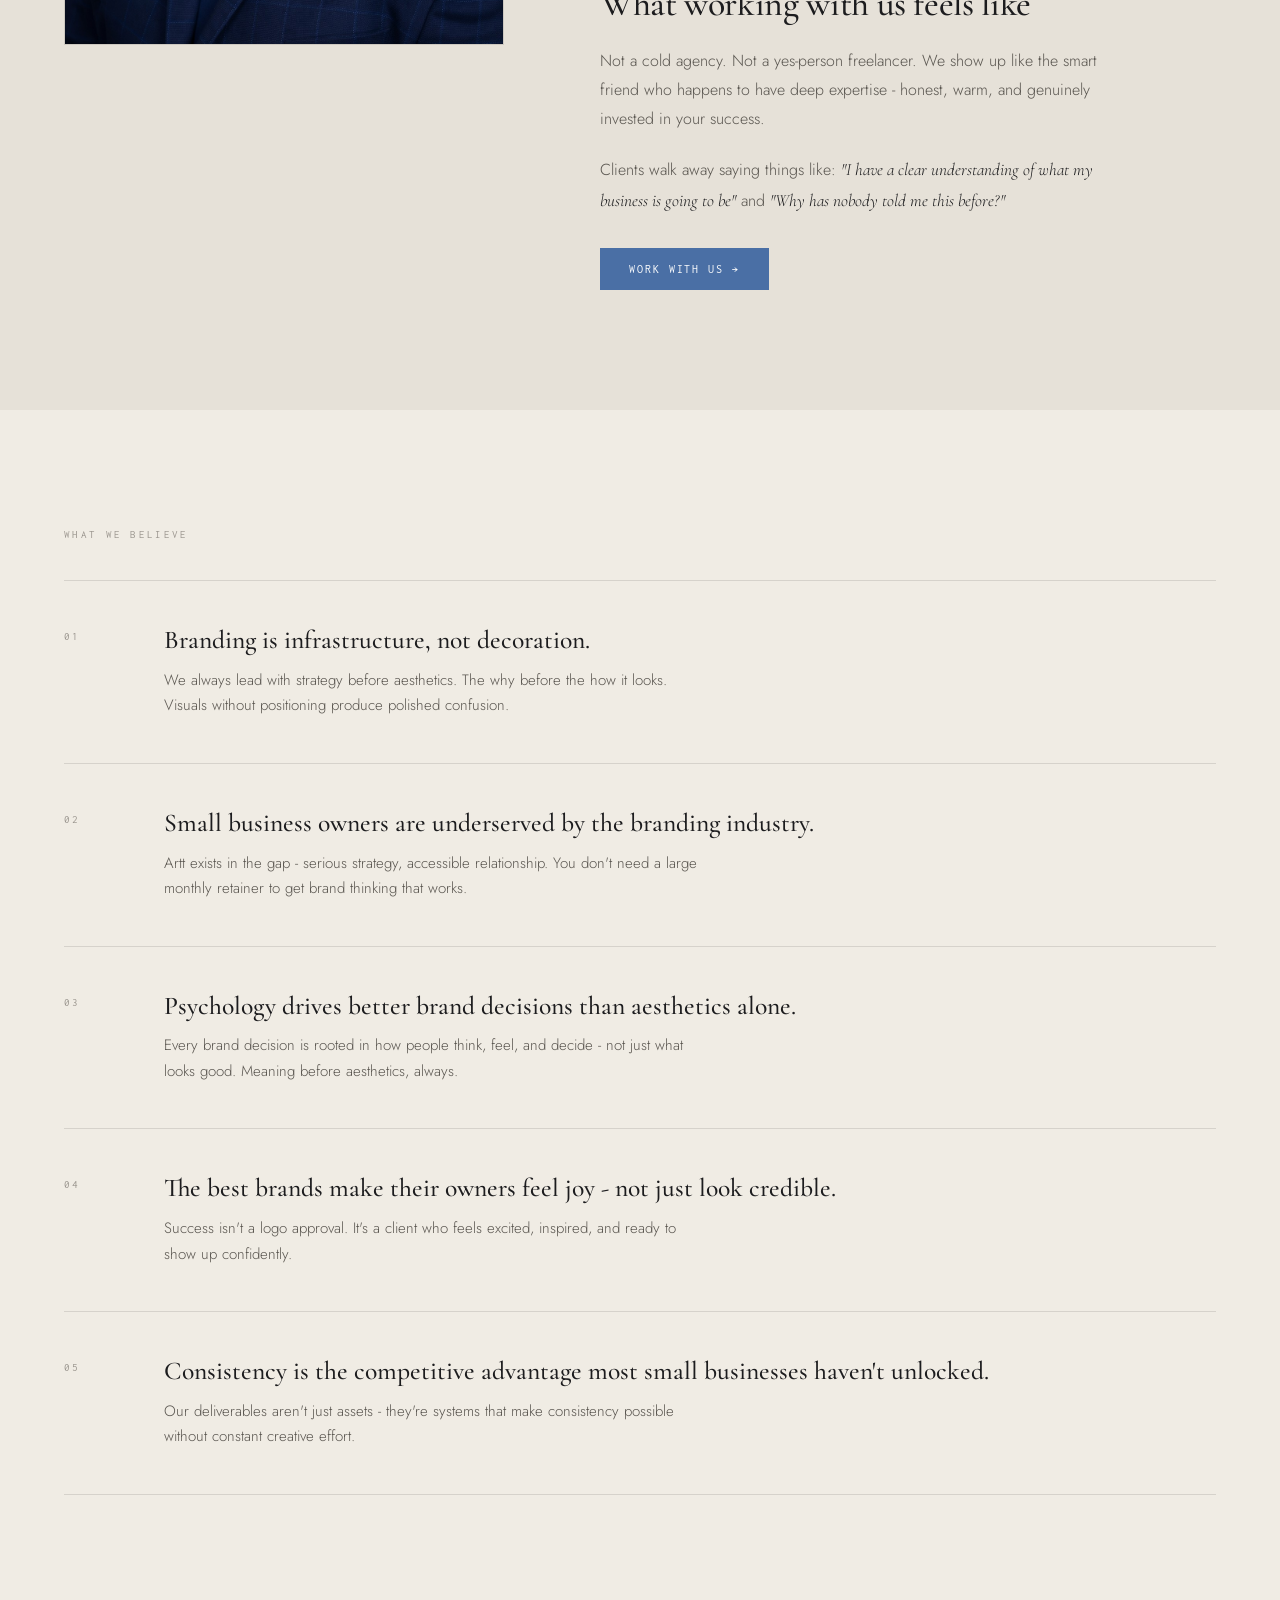
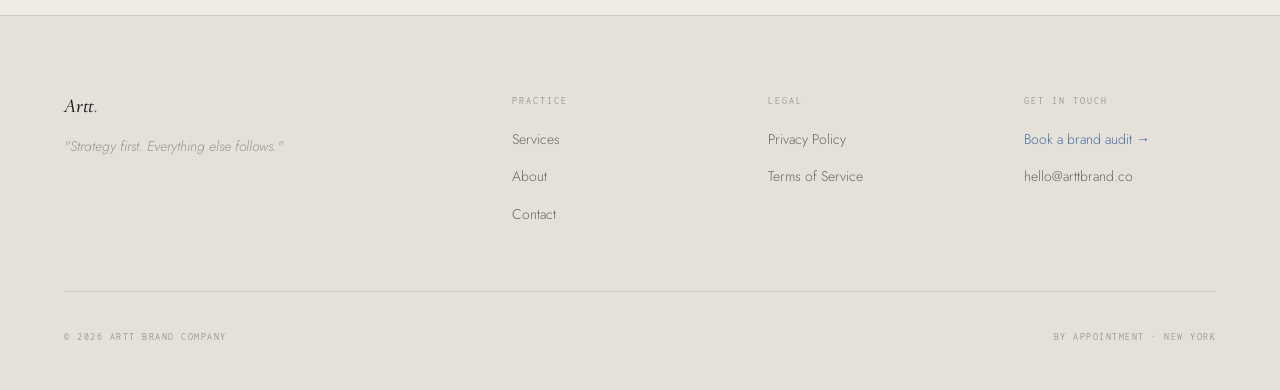
==== commit 8560032e: "Add scroll-reveal animations and fix text/spacing issues - Add CSS reveal animation system with pref" ====
--- a/about.html
+++ b/about.html
@@ -45,29 +45,29 @@
 </div></header>
 <main>
 <section class="about-hero"><div class="wrap">
-  <span class="section-label section-label--accent">About the practice</span>
-  <h1 class="about-hero__hed">Strategy-first branding for small businesses that have <em>earned it.</em></h1>
-  <p class="t-body">Serious brand strategy has always been a big-agency thing. If you weren't spending six figures a year, you got a logo and were told to figure out the rest. That's the gap Artt Brand Company lives in.</p>
+  <span class="section-label section-label--accent" data-reveal="fade">About the practice</span>
+  <h1 class="about-hero__hed" data-reveal>Strategy-first branding for small businesses that have <em>earned it.</em></h1>
+  <p class="t-body" data-reveal style="--reveal-delay:80ms">Serious brand strategy has always been a big-agency thing. If you weren't spending six figures a year, you got a logo and were told to figure out the rest. That's the gap Artt Brand Company lives in.</p>
 </div></section>
 <section class="about-body"><div class="wrap"><div class="about-grid">
-  <aside class="about-aside">
+  <aside class="about-aside" data-reveal>
     <span class="section-label">The founder</span>
     <p class="about-aside__name">Rory Mitchell</p>
     <p class="about-aside__role">Brand Strategist<br>Artt Brand Company</p>
     <div class="about-portrait"><img src="rory-mitchell.jpg" alt="Rory Mitchell, founder of Artt Brand Company" loading="lazy"></div>
   </aside>
   <div class="about-content">
-    <div class="about-section">
+    <div class="about-section" data-reveal>
       <h2>Why Artt exists</h2>
       <p>Small business owners - the ones who are the vision, the talent, and the operator all at once - deserve access to the same quality of brand thinking that enterprise companies get. When small businesses thrive, communities thrive. We're quietly in the business of that.</p>
       <p>Most branding agencies start with aesthetics and work backward to meaning. We do the opposite. We come from <em>psychology and marketing</em> - not design. Every brand decision is rooted in how people think, feel, and decide.</p>
     </div>
-    <div class="about-section">
+    <div class="about-section" data-reveal style="--reveal-delay:80ms">
       <h2>How we think about branding</h2>
       <p>Branding is infrastructure, not decoration. We always lead with strategy before aesthetics - the why before the how it looks.</p>
       <p>The best brands make their owners feel joy, not just look credible. Success isn't a logo approval. It's a client who feels excited, inspired, and ready.</p>
     </div>
-    <div class="about-section">
+    <div class="about-section" data-reveal style="--reveal-delay:160ms">
       <h2>What working with us feels like</h2>
       <p>Not a cold agency. Not a yes-person freelancer. We show up like the smart friend who happens to have deep expertise - honest, warm, and genuinely invested in your success.</p>
       <p>Clients walk away saying things like: <em>"I have a clear understanding of what my business is going to be"</em> and <em>"Why has nobody told me this before?"</em></p>
@@ -76,13 +76,13 @@
   </div>
 </div></div></section>
 <section class="beliefs"><div class="wrap">
-  <span class="section-label">What we believe</span>
+  <span class="section-label" data-reveal="fade">What we believe</span>
   <ul class="beliefs__list">
-    <li class="belief"><span class="belief__num">01</span><div class="belief__body"><h3>Branding is infrastructure, not decoration.</h3><p>We always lead with strategy before aesthetics. The why before the how it looks. Visuals without positioning produce polished confusion.</p></div></li>
-    <li class="belief"><span class="belief__num">02</span><div class="belief__body"><h3>Small business owners are underserved by the branding industry.</h3><p>Artt exists in the gap - serious strategy, accessible relationship. You don't need an /month retainer to get brand thinking that works.</p></div></li>
-    <li class="belief"><span class="belief__num">03</span><div class="belief__body"><h3>Psychology drives better brand decisions than aesthetics alone.</h3><p>Every brand decision is rooted in how people think, feel, and decide - not just what looks good. Meaning before aesthetics, always.</p></div></li>
-    <li class="belief"><span class="belief__num">04</span><div class="belief__body"><h3>The best brands make their owners feel joy - not just look credible.</h3><p>Success isn't a logo approval. It's a client who feels excited, inspired, and ready to show up confidently.</p></div></li>
-    <li class="belief"><span class="belief__num">05</span><div class="belief__body"><h3>Consistency is the competitive advantage most small businesses haven't unlocked.</h3><p>Our deliverables aren't just assets - they're systems that make consistency possible without constant creative effort.</p></div></li>
+    <li class="belief" data-reveal style="--reveal-delay:0ms"><span class="belief__num">01</span><div class="belief__body"><h3>Branding is infrastructure, not decoration.</h3><p>We always lead with strategy before aesthetics. The why before the how it looks. Visuals without positioning produce polished confusion.</p></div></li>
+    <li class="belief" data-reveal style="--reveal-delay:80ms"><span class="belief__num">02</span><div class="belief__body"><h3>Small business owners are underserved by the branding industry.</h3><p>Artt exists in the gap - serious strategy, accessible relationship. You don't need a large monthly retainer to get brand thinking that works.</p></div></li>
+    <li class="belief" data-reveal style="--reveal-delay:160ms"><span class="belief__num">03</span><div class="belief__body"><h3>Psychology drives better brand decisions than aesthetics alone.</h3><p>Every brand decision is rooted in how people think, feel, and decide - not just what looks good. Meaning before aesthetics, always.</p></div></li>
+    <li class="belief" data-reveal style="--reveal-delay:240ms"><span class="belief__num">04</span><div class="belief__body"><h3>The best brands make their owners feel joy - not just look credible.</h3><p>Success isn't a logo approval. It's a client who feels excited, inspired, and ready to show up confidently.</p></div></li>
+    <li class="belief" data-reveal style="--reveal-delay:320ms"><span class="belief__num">05</span><div class="belief__body"><h3>Consistency is the competitive advantage most small businesses haven't unlocked.</h3><p>Our deliverables aren't just assets - they're systems that make consistency possible without constant creative effort.</p></div></li>
   </ul>
 </div></section>
 </main>
@@ -96,4 +96,5 @@
   <div class="site-footer__meta"><span>&copy; <script>document.write(new Date().getFullYear())</script> Artt Brand Company</span><span>By appointment &middot; New York</span></div>
 </div></footer>
 <script>document.querySelector('.nav-toggle').addEventListener('click',function(){const n=document.querySelector('.site-nav');const open=this.getAttribute('aria-expanded')==='true';this.setAttribute('aria-expanded',!open);n.classList.toggle('is-open')});</script>
+<script src="reveal.js"></script>
 </body></html>
--- a/styles.css
+++ b/styles.css
@@ -76,6 +76,26 @@
 .nav-toggle[aria-expanded="true"] span:nth-child(1) { transform: rotate(45deg) translate(5px, 5px); }
 .nav-toggle[aria-expanded="true"] span:nth-child(2) { opacity: 0; }
 .nav-toggle[aria-expanded="true"] span:nth-child(3) { transform: rotate(-45deg) translate(5px, -5px); }
+/* ── Scroll-reveal ────────────────────────────── */
+[data-reveal] {
+  opacity: 0;
+  transform: translateY(22px);
+  transition: opacity 0.65s var(--ease), transform 0.65s var(--ease);
+  transition-delay: var(--reveal-delay, 0ms);
+}
+[data-reveal="fade"] {
+  transform: none;
+  transition: opacity 0.55s var(--ease);
+  transition-delay: var(--reveal-delay, 0ms);
+}
+[data-reveal].is-visible {
+  opacity: 1;
+  transform: none;
+}
+@media (prefers-reduced-motion: reduce) {
+  [data-reveal], [data-reveal="fade"] { opacity: 1; transform: none; transition: none; }
+}
+
 @media (max-width: 768px) {
   :root { --density: 0.7; }
   .nav-toggle { display: flex; }
